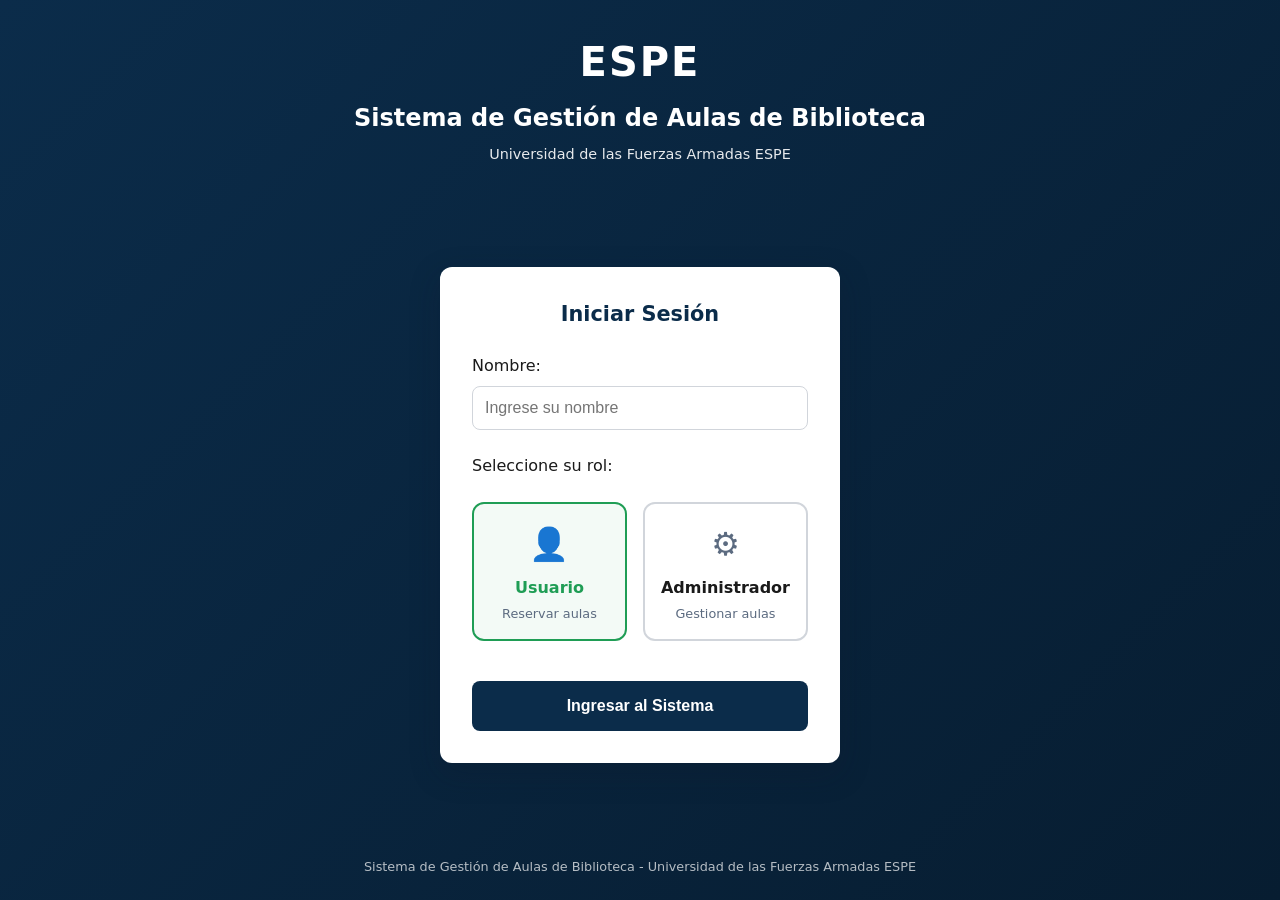
==== index.html @ 81b9ad4f "Primer  Prototipo" ====
<!doctype html>
<html lang="es">
<head>
    <meta charset="utf-8">
    <title>Login - Sistema ESPE</title>
    <meta name="viewport" content="width=device-width, initial-scale=1.0">
    <link href="login/login.css" rel="stylesheet" type="text/css">
</head>
<body class="login-container">
    <header class="login-header">
        <div class="login-logo">ESPE</div>
        <h1>Sistema de Gestión de Aulas de Biblioteca</h1>
        <p>Universidad de las Fuerzas Armadas ESPE</p>
    </header>

    <main class="login-main">
        <div class="login-card">
            <h2>Iniciar Sesión</h2>
            
            <form id="form-login">
                <div class="form-grupo-login">
                    <label for="input-nombre">Nombre:</label>
                    <input type="text" id="input-nombre" class="login-input" 
                           placeholder="Ingrese su nombre" required>
                    <div id="error-nombre" class="error-mensaje">
                        Por favor ingrese su nombre
                    </div>
                </div>

                <div class="form-grupo-login">
                    <label>Seleccione su rol:</label>
                    <div class="rol-selector">
                        <div class="rol-option" data-rol="usuario">
                            <div class="rol-icon">👤</div>
                            <div class="rol-titulo">Usuario</div>
                            <div class="rol-descripcion">Reservar aulas</div>
                        </div>
                        <div class="rol-option" data-rol="admin">
                            <div class="rol-icon">⚙️</div>
                            <div class="rol-titulo">Administrador</div>
                            <div class="rol-descripcion">Gestionar aulas</div>
                        </div>
                    </div>
                    <div id="error-rol" class="error-mensaje">
                        Por favor seleccione un rol
                    </div>
                </div>

                <button type="submit" class="btn-login">Ingresar al Sistema</button>
            </form>
        </div>
    </main>

    <footer class="login-footer">
        <p>Sistema de Gestión de Aulas de Biblioteca - Universidad de las Fuerzas Armadas ESPE</p>
    </footer>

    <script src="login/login.js"></script>
</body>
</html>
---- login/login.css ----
@charset "utf-8";

/* Variables compartidas */
:root {
    --color-primario: #0b2c4a;      /* Azul oscuro institucional */
    --color-primario-oscuro: #071d31;
    --color-secundario: #f4f6f8;    /* Gris claro de fondo */
    --color-acento: #1f9d55;        /* Verde acento */
    --color-acento-alt: #ff8c42;    /* Naranja acento */
    --color-texto: #1a1a1a;
    --color-texto-suave: #5c6b80;
    --color-borde-suave: #d1d5db;
    --color-peligro: #dc2626;
    --color-advertencia: #f59e0b;
    --color-info: #2563eb;

    --radio-borde: 0.75rem;
    --sombra-suave: 0 4px 10px rgba(15, 23, 42, 0.08);
    --sombra-fuerte: 0 10px 30px rgba(15, 23, 42, 0.25);
    --transicion-base: 0.2s ease-in-out;

    --fuente-base: system-ui, -apple-system, BlinkMacSystemFont, "Segoe UI", sans-serif;
    --ancho-maximo: 1200px;
}

/* Reset básico */
* {
    box-sizing: border-box;
    margin: 0;
    padding: 0;
}

body {
    font-family: var(--fuente-base);
    color: var(--color-texto);
    line-height: 1.5;
}

/* Contenedor principal del login */
.login-container {
    min-height: 100vh;
    display: flex;
    flex-direction: column;
    background: linear-gradient(135deg, var(--color-primario), var(--color-primario-oscuro));
}

/* Header del login */
.login-header {
    padding: 2rem 1rem;
    text-align: center;
    color: white;
}

.login-logo {
    font-size: 2.5rem;
    font-weight: bold;
    margin-bottom: 0.5rem;
    letter-spacing: 2px;
}

.login-header h1 {
    font-size: 1.5rem;
    margin-bottom: 0.5rem;
}

.login-header p {
    opacity: 0.9;
    font-size: 0.9rem;
}

/* Main del login */
.login-main {
    flex: 1;
    display: flex;
    align-items: center;
    justify-content: center;
    padding: 2rem 1rem;
}

/* Tarjeta de login */
.login-card {
    background: white;
    border-radius: var(--radio-borde);
    box-shadow: var(--sombra-fuerte);
    width: 100%;
    max-width: 400px;
    padding: 2rem;
}

.login-card h2 {
    color: var(--color-primario);
    margin-bottom: 1.5rem;
    text-align: center;
    font-size: 1.3rem;
}

/* Formulario de login */
.form-grupo-login {
    margin-bottom: 1.5rem;
}

.form-grupo-login label {
    display: block;
    margin-bottom: 0.5rem;
    color: var(--color-texto);
    font-weight: 500;
}

.login-input {
    width: 100%;
    padding: 0.75rem;
    border: 1px solid var(--color-borde-suave);
    border-radius: 0.5rem;
    font-size: 1rem;
    transition: all var(--transicion-base);
}

.login-input:focus {
    outline: none;
    border-color: var(--color-primario);
    box-shadow: 0 0 0 3px rgba(11, 44, 74, 0.1);
}

/* Selector de rol */
.rol-selector {
    display: flex;
    gap: 1rem;
    margin: 1.5rem 0;
}

.rol-option {
    flex: 1;
    text-align: center;
    padding: 1rem;
    border: 2px solid var(--color-borde-suave);
    border-radius: var(--radio-borde);
    cursor: pointer;
    transition: all var(--transicion-base);
    background: white;
}

.rol-option:hover {
    transform: translateY(-2px);
    box-shadow: var(--sombra-suave);
}

.rol-option.seleccionado {
    border-color: var(--color-acento);
    background-color: rgba(31, 157, 85, 0.05);
}

.rol-option.seleccionado .rol-icon {
    color: var(--color-acento);
}

.rol-option.seleccionado .rol-titulo {
    color: var(--color-acento);
}

.rol-icon {
    font-size: 2rem;
    margin-bottom: 0.5rem;
    color: var(--color-texto-suave);
}

.rol-titulo {
    font-weight: 600;
    color: var(--color-texto);
    margin-bottom: 0.25rem;
}

.rol-descripcion {
    font-size: 0.8rem;
    color: var(--color-texto-suave);
}

/* Botón de login */
.btn-login {
    width: 100%;
    padding: 1rem;
    background-color: var(--color-primario);
    color: white;
    border: none;
    border-radius: 0.5rem;
    font-size: 1rem;
    font-weight: 600;
    cursor: pointer;
    transition: all var(--transicion-base);
    margin-top: 1rem;
}

.btn-login:hover {
    background-color: var(--color-primario-oscuro);
    transform: translateY(-2px);
    box-shadow: 0 4px 12px rgba(11, 44, 74, 0.2);
}

/* Footer del login */
.login-footer {
    text-align: center;
    padding: 1.5rem;
    color: rgba(255, 255, 255, 0.7);
    font-size: 0.8rem;
}

/* Mensajes de error */
.error-mensaje {
    color: var(--color-peligro);
    font-size: 0.85rem;
    margin-top: 0.5rem;
    display: none;
}

/* Responsive */
@media (max-width: 768px) {
    .login-card {
        padding: 1.5rem;
    }

    .rol-selector {
        flex-direction: column;
    }

    .login-header h1 {
        font-size: 1.3rem;
    }
}

@media (max-width: 480px) {
    .login-card {
        padding: 1.25rem;
    }

    .login-header {
        padding: 1.5rem 1rem;
    }
}
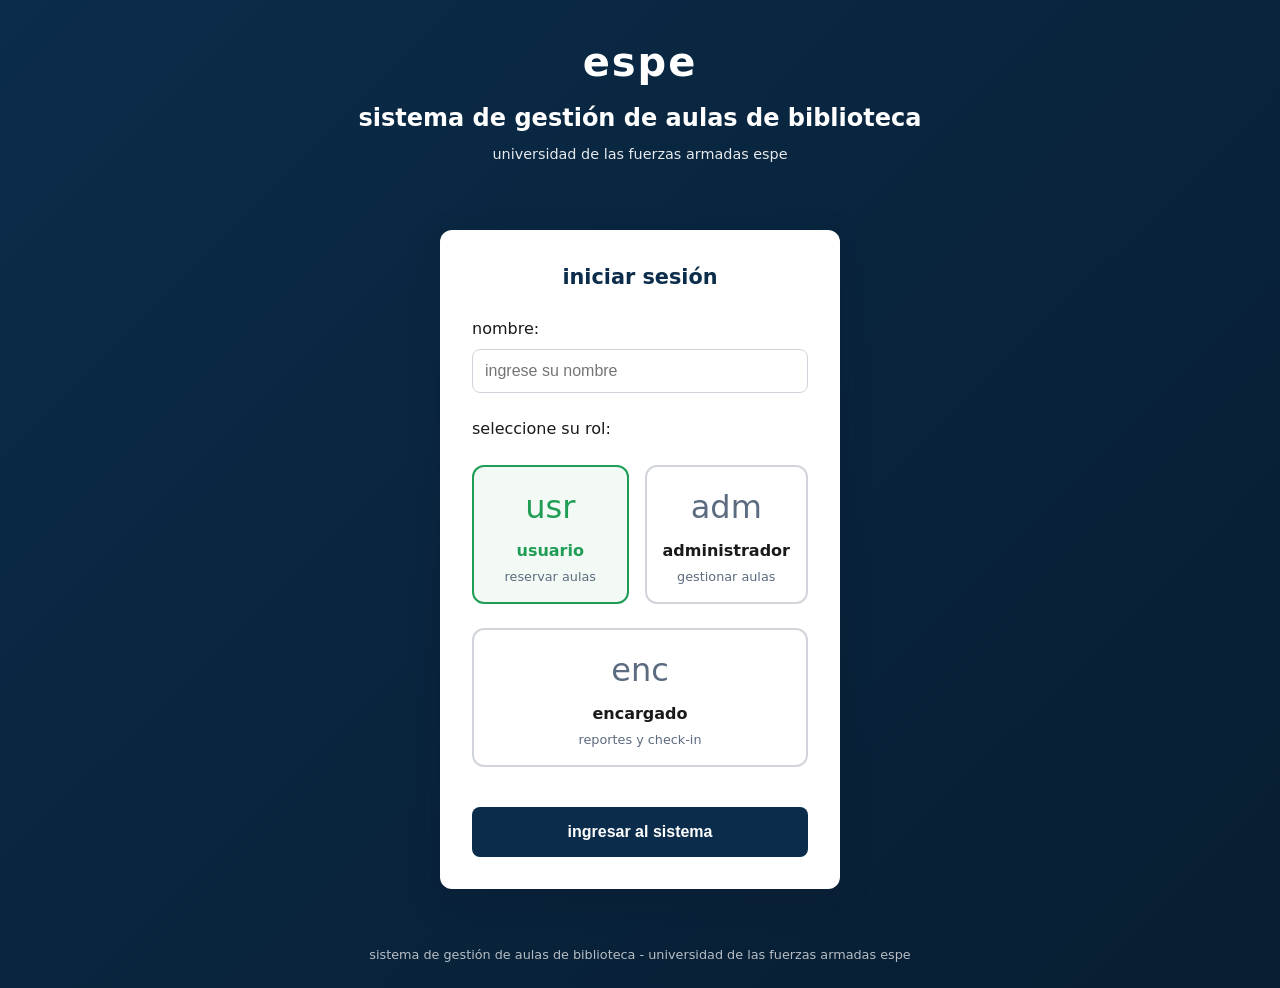
==== commit 4ee4c08d: "logacho vago falton de clases" ====
--- a/index.html
+++ b/index.html
@@ -1,60 +1,74 @@
 <!doctype html>
 <html lang="es">
 <head>
-    <meta charset="utf-8">
-    <title>Login - Sistema ESPE</title>
-    <meta name="viewport" content="width=device-width, initial-scale=1.0">
-    <link href="login/login.css" rel="stylesheet" type="text/css">
+  <meta charset="utf-8" />
+  <title>login - sistema espe</title>
+  <meta name="viewport" content="width=device-width, initial-scale=1.0" />
+  <link href="css/login.css" rel="stylesheet" type="text/css" />
 </head>
+
 <body class="login-container">
-    <header class="login-header">
-        <div class="login-logo">ESPE</div>
-        <h1>Sistema de Gestión de Aulas de Biblioteca</h1>
-        <p>Universidad de las Fuerzas Armadas ESPE</p>
-    </header>
+  <header class="login-header">
+    <div class="login-logo">espe</div>
+    <h1>sistema de gestión de aulas de biblioteca</h1>
+    <p>universidad de las fuerzas armadas espe</p>
+  </header>
 
-    <main class="login-main">
-        <div class="login-card">
-            <h2>Iniciar Sesión</h2>
-            
-            <form id="form-login">
-                <div class="form-grupo-login">
-                    <label for="input-nombre">Nombre:</label>
-                    <input type="text" id="input-nombre" class="login-input" 
-                           placeholder="Ingrese su nombre" required>
-                    <div id="error-nombre" class="error-mensaje">
-                        Por favor ingrese su nombre
-                    </div>
-                </div>
+  <main class="login-main">
+    <div class="login-card">
+      <h2>iniciar sesión</h2>
 
-                <div class="form-grupo-login">
-                    <label>Seleccione su rol:</label>
-                    <div class="rol-selector">
-                        <div class="rol-option" data-rol="usuario">
-                            <div class="rol-icon">👤</div>
-                            <div class="rol-titulo">Usuario</div>
-                            <div class="rol-descripcion">Reservar aulas</div>
-                        </div>
-                        <div class="rol-option" data-rol="admin">
-                            <div class="rol-icon">⚙️</div>
-                            <div class="rol-titulo">Administrador</div>
-                            <div class="rol-descripcion">Gestionar aulas</div>
-                        </div>
-                    </div>
-                    <div id="error-rol" class="error-mensaje">
-                        Por favor seleccione un rol
-                    </div>
-                </div>
+      <form id="form-login">
+        <div class="form-grupo-login">
+          <label for="input-nombre">nombre:</label>
+          <input
+            type="text"
+            id="input-nombre"
+            class="login-input"
+            placeholder="ingrese su nombre"
+            required
+          />
+          <div id="error-nombre" class="error-mensaje" style="display:none;">
+            por favor ingrese su nombre
+          </div>
+        </div>
 
-                <button type="submit" class="btn-login">Ingresar al Sistema</button>
-            </form>
+        <div class="form-grupo-login">
+          <label>seleccione su rol:</label>
+          <div class="rol-selector">
+            <div class="rol-option" data-rol="usuario">
+              <div class="rol-icon">usr</div>
+              <div class="rol-titulo">usuario</div>
+              <div class="rol-descripcion">reservar aulas</div>
+            </div>
+
+            <div class="rol-option" data-rol="admin">
+              <div class="rol-icon">adm</div>
+              <div class="rol-titulo">administrador</div>
+              <div class="rol-descripcion">gestionar aulas</div>
+            </div>
+          </div>
+
+          <div class="rol-option" data-rol="encargado">
+             <div class="rol-icon">enc</div>
+             <div class="rol-titulo">encargado</div>
+             <div class="rol-descripcion">reportes y check-in</div>
+         </div>
+
+          <div id="error-rol" class="error-mensaje" style="display:none;">
+            por favor seleccione un rol
+          </div>
         </div>
-    </main>
 
-    <footer class="login-footer">
-        <p>Sistema de Gestión de Aulas de Biblioteca - Universidad de las Fuerzas Armadas ESPE</p>
-    </footer>
+        <button type="submit" class="btn-login">ingresar al sistema</button>
+      </form>
+    </div>
+  </main>
 
-    <script src="login/login.js"></script>
+  <footer class="login-footer">
+    <p>sistema de gestión de aulas de biblioteca - universidad de las fuerzas armadas espe</p>
+  </footer>
+
+  <script src="js/login.js" defer></script>
 </body>
-</html>+</html>
--- a/css/login.css
+++ b/css/login.css
@@ -0,0 +1,237 @@
+@charset "utf-8";
+
+/* Variables compartidas */
+:root {
+    --color-primario: #0b2c4a;      /* Azul oscuro institucional */
+    --color-primario-oscuro: #071d31;
+    --color-secundario: #f4f6f8;    /* Gris claro de fondo */
+    --color-acento: #1f9d55;        /* Verde acento */
+    --color-acento-alt: #ff8c42;    /* Naranja acento */
+    --color-texto: #1a1a1a;
+    --color-texto-suave: #5c6b80;
+    --color-borde-suave: #d1d5db;
+    --color-peligro: #dc2626;
+    --color-advertencia: #f59e0b;
+    --color-info: #2563eb;
+
+    --radio-borde: 0.75rem;
+    --sombra-suave: 0 4px 10px rgba(15, 23, 42, 0.08);
+    --sombra-fuerte: 0 10px 30px rgba(15, 23, 42, 0.25);
+    --transicion-base: 0.2s ease-in-out;
+
+    --fuente-base: system-ui, -apple-system, BlinkMacSystemFont, "Segoe UI", sans-serif;
+    --ancho-maximo: 1200px;
+}
+
+/* Reset básico */
+* {
+    box-sizing: border-box;
+    margin: 0;
+    padding: 0;
+}
+
+body {
+    font-family: var(--fuente-base);
+    color: var(--color-texto);
+    line-height: 1.5;
+}
+
+/* Contenedor principal del login */
+.login-container {
+    min-height: 100vh;
+    display: flex;
+    flex-direction: column;
+    background: linear-gradient(135deg, var(--color-primario), var(--color-primario-oscuro));
+}
+
+/* Header del login */
+.login-header {
+    padding: 2rem 1rem;
+    text-align: center;
+    color: white;
+}
+
+.login-logo {
+    font-size: 2.5rem;
+    font-weight: bold;
+    margin-bottom: 0.5rem;
+    letter-spacing: 2px;
+}
+
+.login-header h1 {
+    font-size: 1.5rem;
+    margin-bottom: 0.5rem;
+}
+
+.login-header p {
+    opacity: 0.9;
+    font-size: 0.9rem;
+}
+
+/* Main del login */
+.login-main {
+    flex: 1;
+    display: flex;
+    align-items: center;
+    justify-content: center;
+    padding: 2rem 1rem;
+}
+
+/* Tarjeta de login */
+.login-card {
+    background: white;
+    border-radius: var(--radio-borde);
+    box-shadow: var(--sombra-fuerte);
+    width: 100%;
+    max-width: 400px;
+    padding: 2rem;
+}
+
+.login-card h2 {
+    color: var(--color-primario);
+    margin-bottom: 1.5rem;
+    text-align: center;
+    font-size: 1.3rem;
+}
+
+/* Formulario de login */
+.form-grupo-login {
+    margin-bottom: 1.5rem;
+}
+
+.form-grupo-login label {
+    display: block;
+    margin-bottom: 0.5rem;
+    color: var(--color-texto);
+    font-weight: 500;
+}
+
+.login-input {
+    width: 100%;
+    padding: 0.75rem;
+    border: 1px solid var(--color-borde-suave);
+    border-radius: 0.5rem;
+    font-size: 1rem;
+    transition: all var(--transicion-base);
+}
+
+.login-input:focus {
+    outline: none;
+    border-color: var(--color-primario);
+    box-shadow: 0 0 0 3px rgba(11, 44, 74, 0.1);
+}
+
+/* Selector de rol */
+.rol-selector {
+    display: flex;
+    gap: 1rem;
+    margin: 1.5rem 0;
+}
+
+.rol-option {
+    flex: 1;
+    text-align: center;
+    padding: 1rem;
+    border: 2px solid var(--color-borde-suave);
+    border-radius: var(--radio-borde);
+    cursor: pointer;
+    transition: all var(--transicion-base);
+    background: white;
+}
+
+.rol-option:hover {
+    transform: translateY(-2px);
+    box-shadow: var(--sombra-suave);
+}
+
+.rol-option.seleccionado {
+    border-color: var(--color-acento);
+    background-color: rgba(31, 157, 85, 0.05);
+}
+
+.rol-option.seleccionado .rol-icon {
+    color: var(--color-acento);
+}
+
+.rol-option.seleccionado .rol-titulo {
+    color: var(--color-acento);
+}
+
+.rol-icon {
+    font-size: 2rem;
+    margin-bottom: 0.5rem;
+    color: var(--color-texto-suave);
+}
+
+.rol-titulo {
+    font-weight: 600;
+    color: var(--color-texto);
+    margin-bottom: 0.25rem;
+}
+
+.rol-descripcion {
+    font-size: 0.8rem;
+    color: var(--color-texto-suave);
+}
+
+/* Botón de login */
+.btn-login {
+    width: 100%;
+    padding: 1rem;
+    background-color: var(--color-primario);
+    color: white;
+    border: none;
+    border-radius: 0.5rem;
+    font-size: 1rem;
+    font-weight: 600;
+    cursor: pointer;
+    transition: all var(--transicion-base);
+    margin-top: 1rem;
+}
+
+.btn-login:hover {
+    background-color: var(--color-primario-oscuro);
+    transform: translateY(-2px);
+    box-shadow: 0 4px 12px rgba(11, 44, 74, 0.2);
+}
+
+/* Footer del login */
+.login-footer {
+    text-align: center;
+    padding: 1.5rem;
+    color: rgba(255, 255, 255, 0.7);
+    font-size: 0.8rem;
+}
+
+/* Mensajes de error */
+.error-mensaje {
+    color: var(--color-peligro);
+    font-size: 0.85rem;
+    margin-top: 0.5rem;
+    display: none;
+}
+
+/* Responsive */
+@media (max-width: 768px) {
+    .login-card {
+        padding: 1.5rem;
+    }
+
+    .rol-selector {
+        flex-direction: column;
+    }
+
+    .login-header h1 {
+        font-size: 1.3rem;
+    }
+}
+
+@media (max-width: 480px) {
+    .login-card {
+        padding: 1.25rem;
+    }
+
+    .login-header {
+        padding: 1.5rem 1rem;
+    }
+}
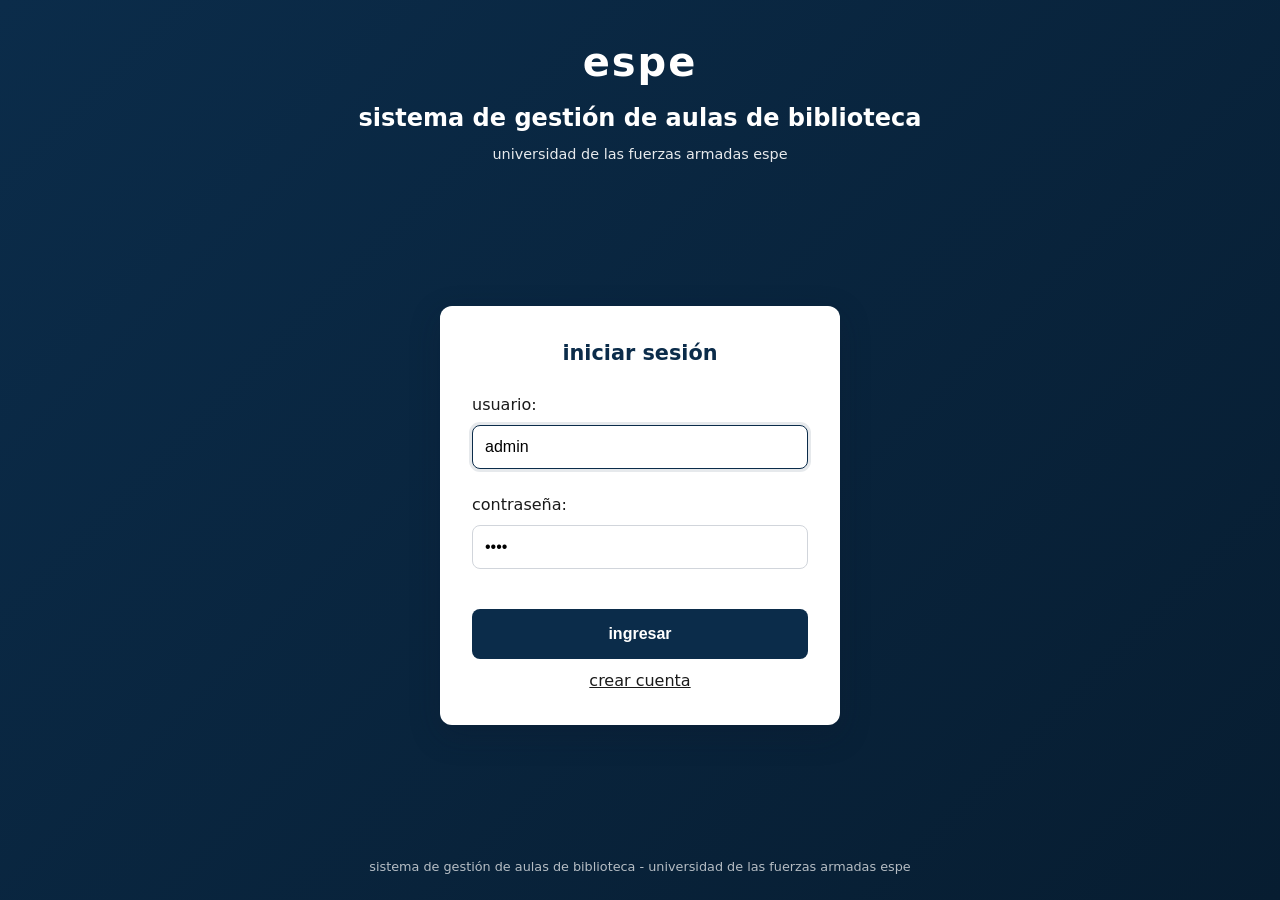
==== commit e77d1270: "semifuncianal login ya funciona" ====
--- a/index.html
+++ b/index.html
@@ -5,6 +5,9 @@
   <title>login - sistema espe</title>
   <meta name="viewport" content="width=device-width, initial-scale=1.0" />
   <link href="css/login.css" rel="stylesheet" type="text/css" />
+  <meta http-equiv="Cache-Control" content="no-store, no-cache, must-revalidate, max-age=0" />
+  <meta http-equiv="Pragma" content="no-cache" />
+  <meta http-equiv="Expires" content="0" />
 </head>
 
 <body class="login-container">
@@ -18,50 +21,27 @@
     <div class="login-card">
       <h2>iniciar sesión</h2>
 
-      <form id="form-login">
+      <form id="form-login" autocomplete="off">
         <div class="form-grupo-login">
-          <label for="input-nombre">nombre:</label>
-          <input
-            type="text"
-            id="input-nombre"
-            class="login-input"
-            placeholder="ingrese su nombre"
-            required
-          />
-          <div id="error-nombre" class="error-mensaje" style="display:none;">
-            por favor ingrese su nombre
-          </div>
+          <label for="input-usuario">usuario:</label>
+          <input id="input-usuario" type="text" class="login-input" placeholder="ej: admin" required />
+          <div id="error-usuario" class="error-mensaje" style="display:none;"></div>
         </div>
 
         <div class="form-grupo-login">
-          <label>seleccione su rol:</label>
-          <div class="rol-selector">
-            <div class="rol-option" data-rol="usuario">
-              <div class="rol-icon">usr</div>
-              <div class="rol-titulo">usuario</div>
-              <div class="rol-descripcion">reservar aulas</div>
-            </div>
-
-            <div class="rol-option" data-rol="admin">
-              <div class="rol-icon">adm</div>
-              <div class="rol-titulo">administrador</div>
-              <div class="rol-descripcion">gestionar aulas</div>
-            </div>
-          </div>
-
-          <div class="rol-option" data-rol="encargado">
-             <div class="rol-icon">enc</div>
-             <div class="rol-titulo">encargado</div>
-             <div class="rol-descripcion">reportes y check-in</div>
-         </div>
-
-          <div id="error-rol" class="error-mensaje" style="display:none;">
-            por favor seleccione un rol
-          </div>
+          <label for="input-password">contraseña:</label>
+          <input id="input-password" type="password" class="login-input" placeholder="ingrese su contraseña" required />
+          <div id="error-password" class="error-mensaje" style="display:none;"></div>
         </div>
 
-        <button type="submit" class="btn-login">ingresar al sistema</button>
+        <div id="error-general" class="error-mensaje" style="display:none;"></div>
+
+        <button type="submit" class="btn-login" id="btn-login">ingresar</button>
       </form>
+
+      <div style="margin-top:10px;text-align:center;">
+        <a href="pages/registro.html" style="color:inherit;text-decoration:underline;">crear cuenta</a>
+      </div>
     </div>
   </main>
 
